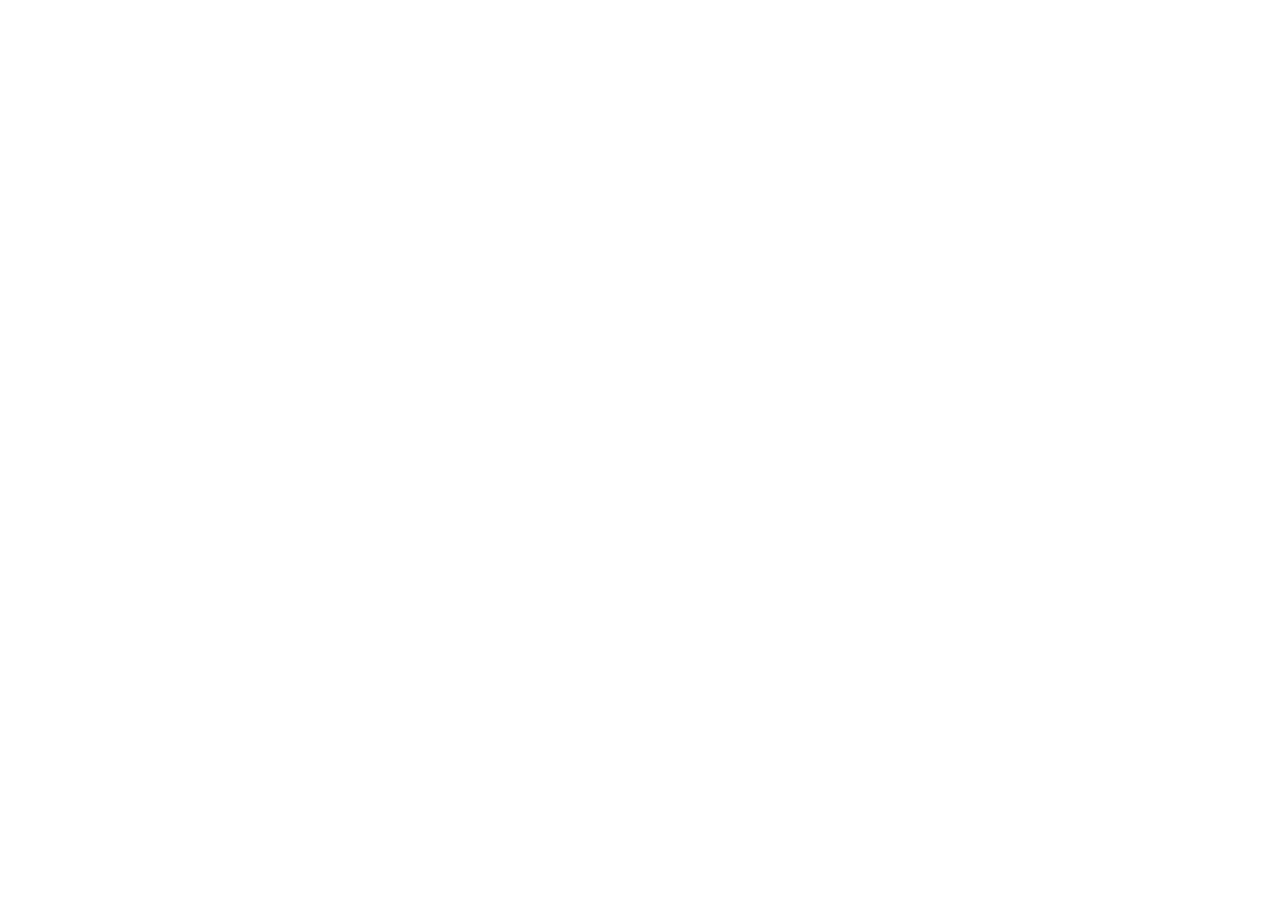
==== projeto de receita/index.html @ 8f9dbab4 "initial commit" ====
<!DOCTYPE html>
<html lang="pt-br">
<head>
    <meta charset="UTF-8">
    <meta name="viewport" content="width=device-width, initial-scale=1.0">
    <title>Página de Receita</title>
</head>
<body>
    
</body>
</html>
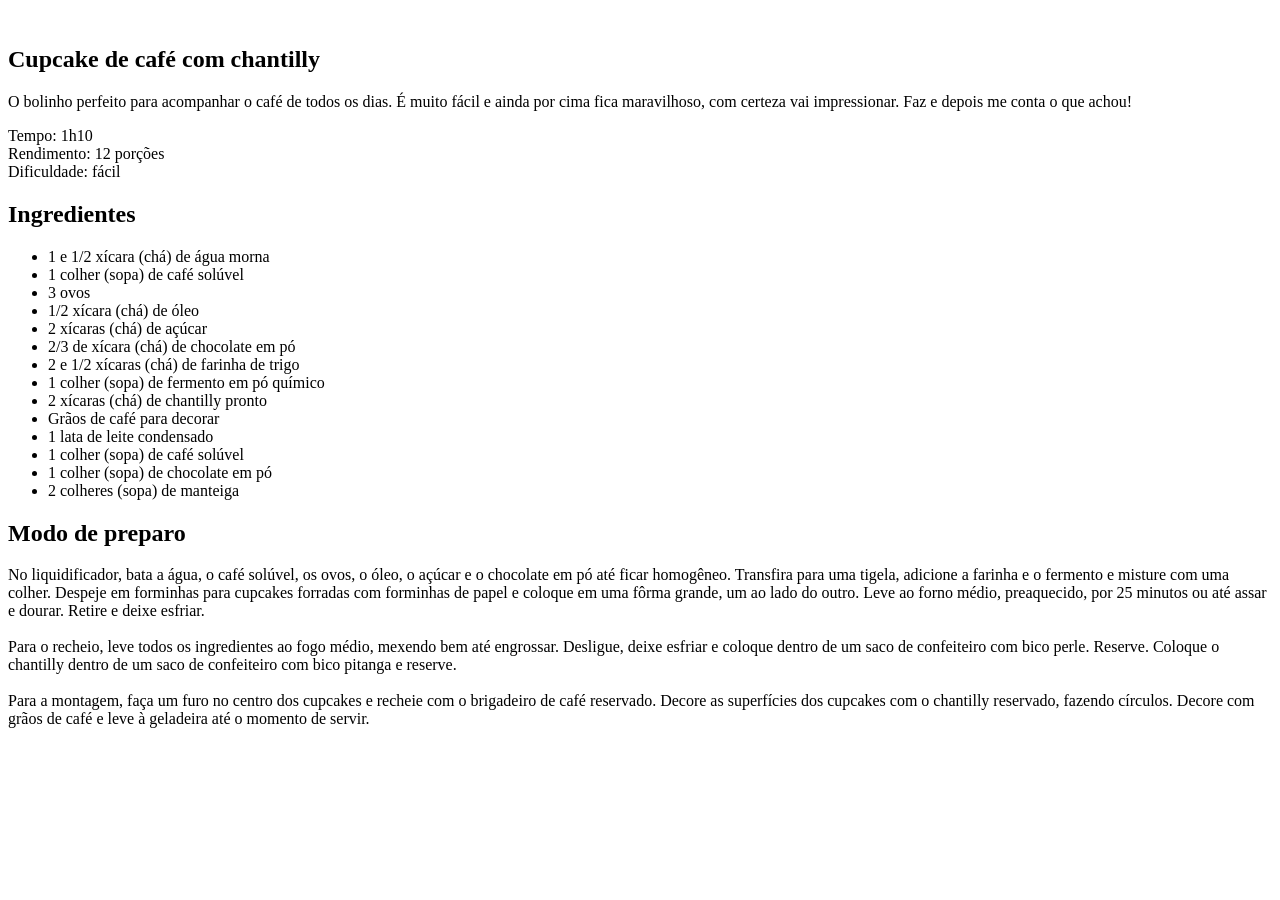
==== commit 52cf32ef: "iniciando a estrutura HTML" ====
--- a/projeto de receita/index.html
+++ b/projeto de receita/index.html
@@ -1,11 +1,51 @@
-<!DOCTYPE html>
+<!doctype html>
 <html lang="pt-br">
-<head>
-    <meta charset="UTF-8">
-    <meta name="viewport" content="width=device-width, initial-scale=1.0">
+  <head>
+    <meta charset="UTF-8" />
+    <meta name="viewport" content="width=device-width, initial-scale=1.0" />
     <title>Página de Receita</title>
-</head>
-<body>
-    
-</body>
-</html>+  </head>
+  <body>
+    <div id="page">
+      <img src="" alt="" />
+      <main>
+        <section id="about">
+          <h1>Cupcake de café com chantilly</h1>
+          <p>
+            O bolinho perfeito para acompanhar o café de todos os dias. É muito
+            fácil e ainda por cima fica maravilhoso, com certeza vai
+            impressionar. Faz e depois me conta o que achou!
+          </p>
+          <p>
+            Tempo: 1h10 <br />
+            Rendimento: 12 porções <br />
+            Dificuldade: fácil
+          </p>
+          <section id="ingredients">
+              <h2>Ingredientes</h2>
+            </section>
+          <ul>
+           <li> 1 e 1/2 xícara (chá) de água morna</li>
+           <li> 1 colher (sopa) de café solúvel</li>
+           <li> 3 ovos</li>
+           <li> 1/2 xícara (chá) de óleo</li>
+           <li> 2 xícaras (chá) de açúcar</li>
+           <li> 2/3 de xícara (chá) de chocolate em pó</li>
+           <li> 2 e 1/2 xícaras (chá) de farinha de trigo</li>
+           <li> 1 colher (sopa) de fermento em pó químico</li>
+           <li> 2 xícaras (chá) de chantilly pronto</li>
+           <li> Grãos de café para decorar</li>
+           <li> 1 lata de leite condensado</li>
+           <li> 1 colher (sopa) de café solúvel</li>
+           <li> 1 colher (sopa) de chocolate em pó</li>
+           <li> 2 colheres (sopa) de manteiga</li>
+          </ul>
+        </section>
+        <section id="preparation">
+            <h2>Modo de preparo</h2>
+            <p>No liquidificador, bata a água, o café solúvel, os ovos, o óleo, o açúcar e o chocolate em pó até ficar homogêneo. Transfira para uma tigela, adicione a farinha e o fermento e misture com uma colher. Despeje em forminhas para cupcakes forradas com forminhas de papel e coloque em uma fôrma grande, um ao lado do outro. Leve ao forno médio, preaquecido, por 25 minutos ou até assar e dourar. Retire e deixe esfriar. <br> <br> Para o recheio, leve todos os ingredientes ao fogo médio, mexendo bem até engrossar. Desligue, deixe esfriar e coloque dentro de um saco de confeiteiro com bico perle. Reserve. Coloque o chantilly dentro de um saco de confeiteiro com bico pitanga e reserve. <br> <br> Para a montagem, faça um furo no centro dos cupcakes e recheie com o brigadeiro de café reservado. Decore as superfícies dos cupcakes com o chantilly reservado, fazendo círculos. Decore com grãos de café e leve à geladeira até o momento de servir. </p>
+        </section>
+      </main>
+    </div>
+  </body>
+</html>
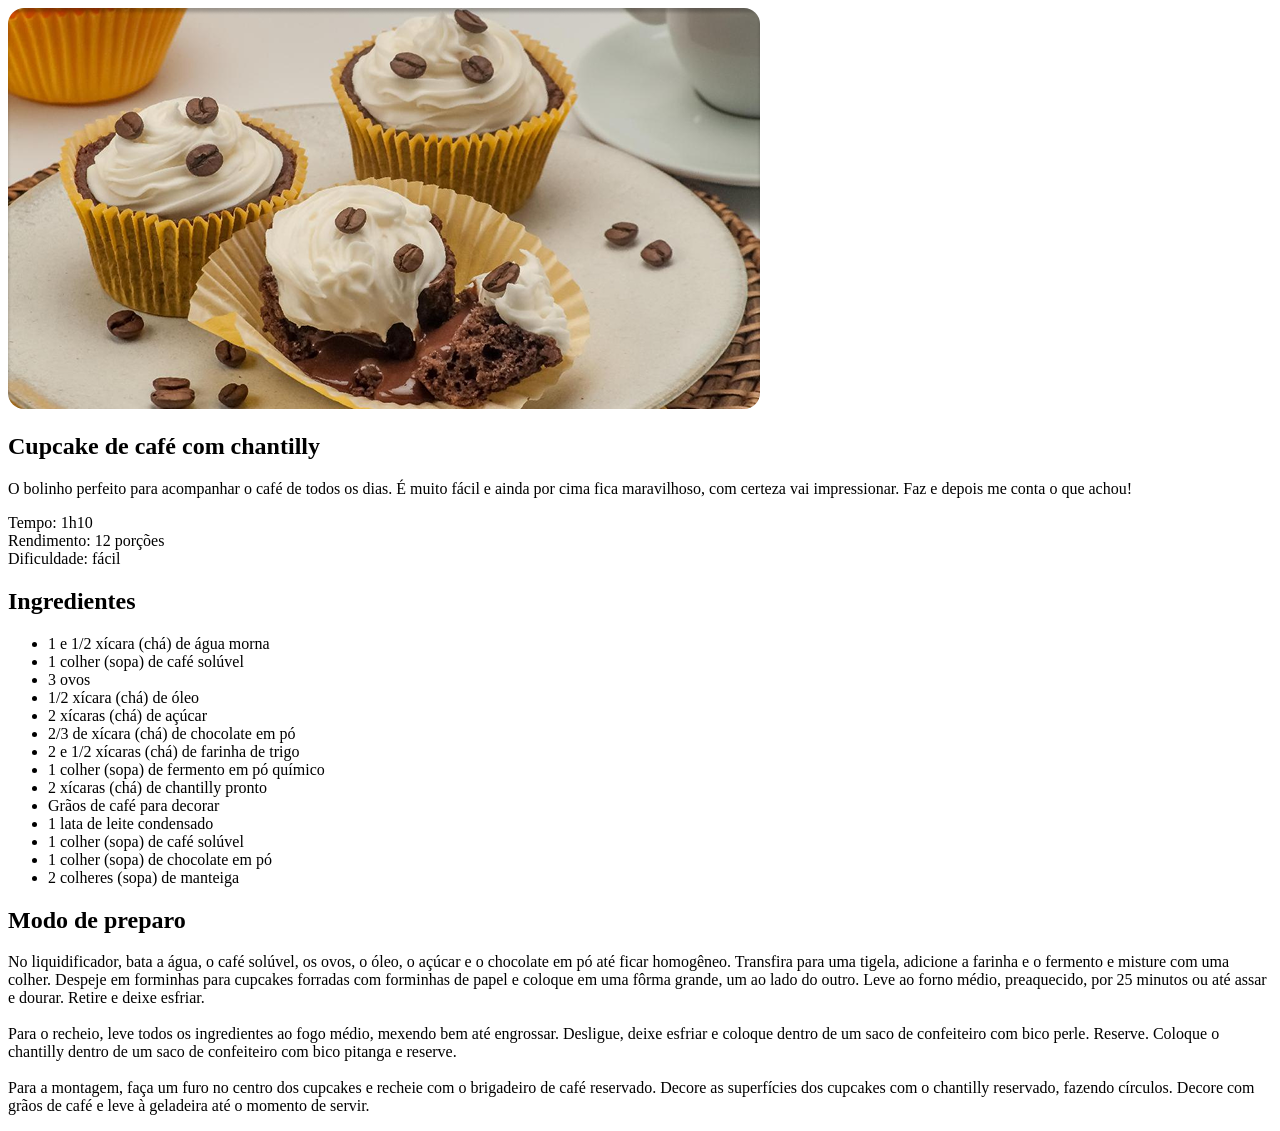
==== commit 624cf852: "adicionando imagens e style.css" ====
--- a/projeto de receita/index.html
+++ b/projeto de receita/index.html
@@ -4,10 +4,12 @@
     <meta charset="UTF-8" />
     <meta name="viewport" content="width=device-width, initial-scale=1.0" />
     <title>Página de Receita</title>
+
+    <link rel="stylesheet" href="style.css" />
   </head>
   <body>
     <div id="page">
-      <img src="" alt="" />
+      <img src="assets/main-image.png" alt="Imagem de cupcakes com grãos de café com chantilly" />
       <main>
         <section id="about">
           <h1>Cupcake de café com chantilly</h1>
--- a/projeto de receita/style.css
+++ b/projeto de receita/style.css
@@ -0,0 +1,3 @@
+img {
+  border-radius: 16px;
+}
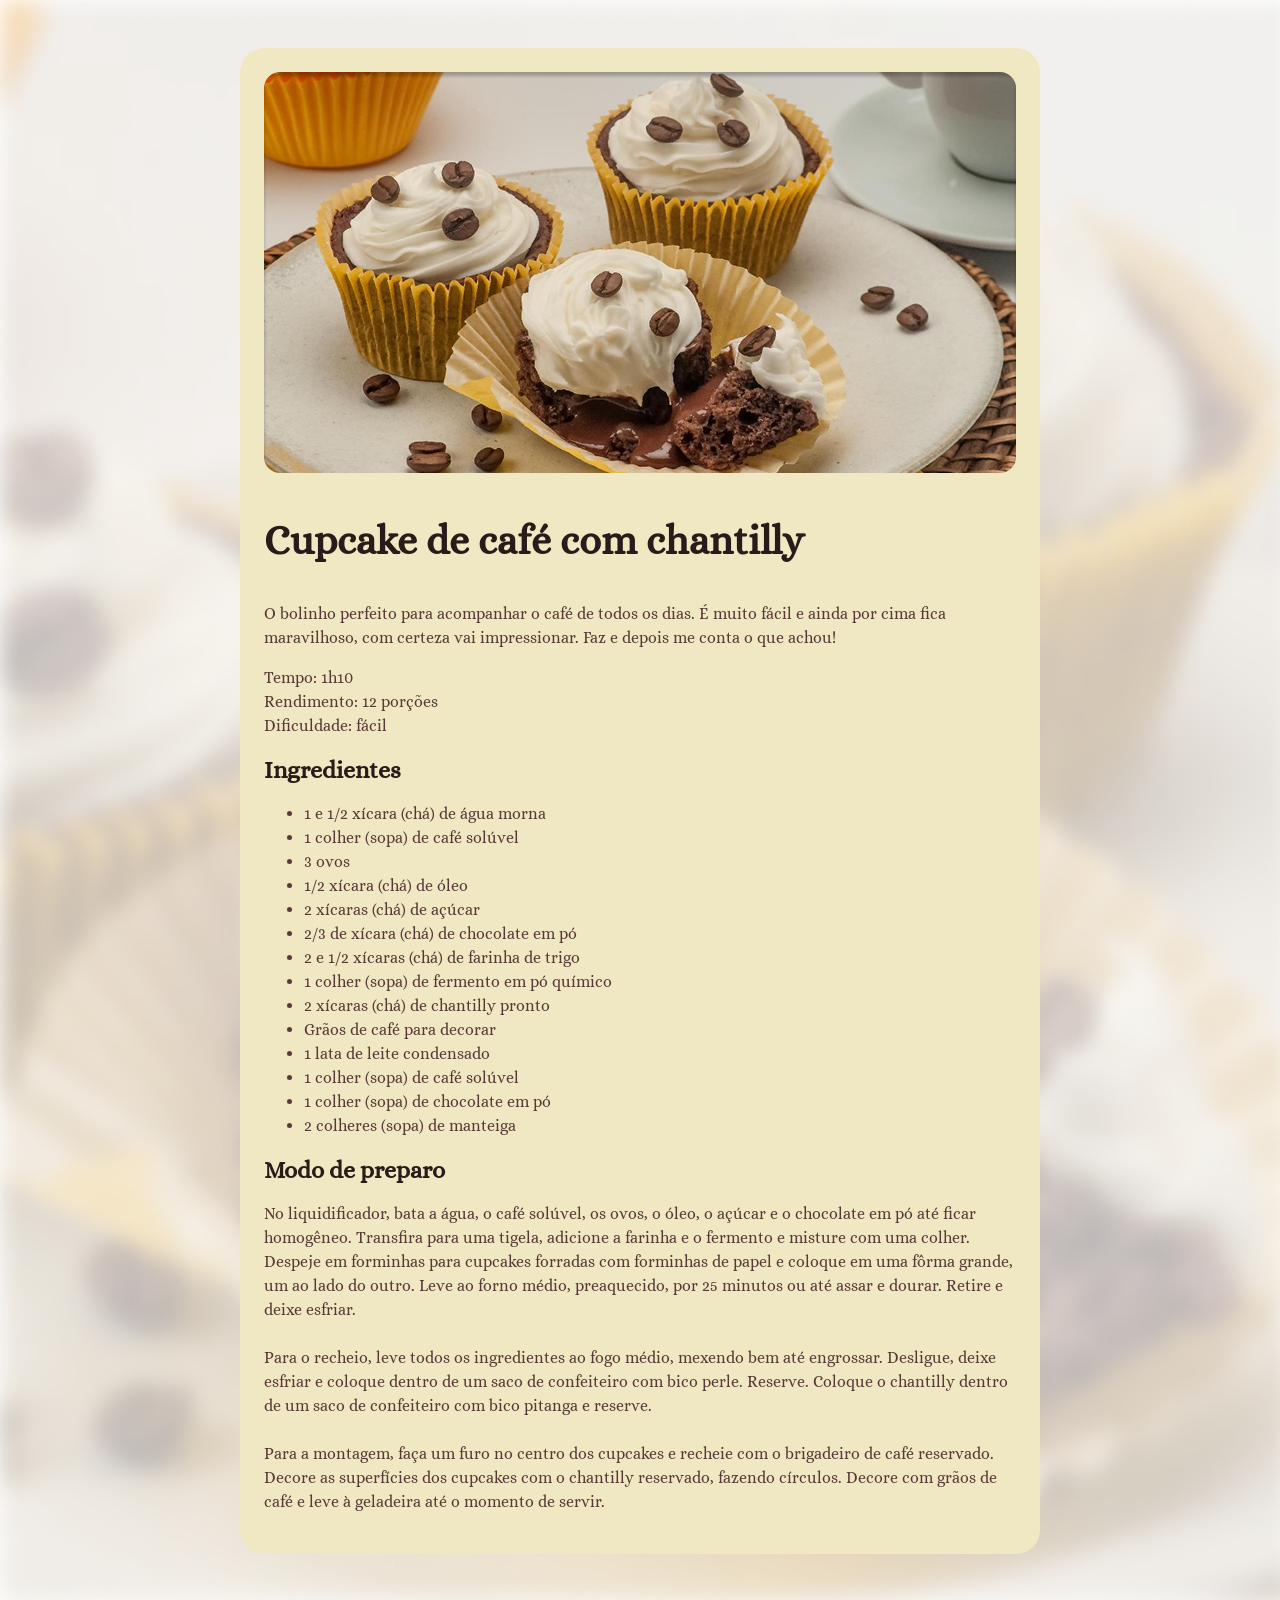
==== commit 3929ce6d: "trabalhando as fontes" ====
--- a/projeto de receita/index.html
+++ b/projeto de receita/index.html
@@ -1,11 +1,15 @@
 <!doctype html>
 <html lang="pt-br">
   <head>
+    <link rel="preconnect" href="https://fonts.googleapis.com">
+    <link rel="preconnect" href="https://fonts.gstatic.com" crossorigin>
+    
     <meta charset="UTF-8" />
     <meta name="viewport" content="width=device-width, initial-scale=1.0" />
     <title>Página de Receita</title>
 
     <link rel="stylesheet" href="style.css" />
+    <link href="https://fonts.googleapis.com/css2?family=Alice&display=swap" rel="stylesheet">
   </head>
   <body>
     <div id="page">
--- a/projeto de receita/style.css
+++ b/projeto de receita/style.css
@@ -1,3 +1,33 @@
+:root {
+  font-family: "Alice", serif;
+  line-height: 150%;
+  color: #573A37;
+}     
+body {
+  background-image: url("assets/bg-image.png");
+  background-size: cover;
+}
+
+#page {
+  box-sizing: border-box;
+  width: 800px;
+  padding: 24px;
+  background-color: #F0E8C2;
+  border-radius: 24px;
+  margin: 48px auto;
+
+}
+
 img {
   border-radius: 16px;
+}
+h1 {
+  line-height: 140%;
+  font-size: 40px;
+}
+h2 {
+  font-size: 24px;
+}
+h1,h2 {
+  color: #291B1A;
 }
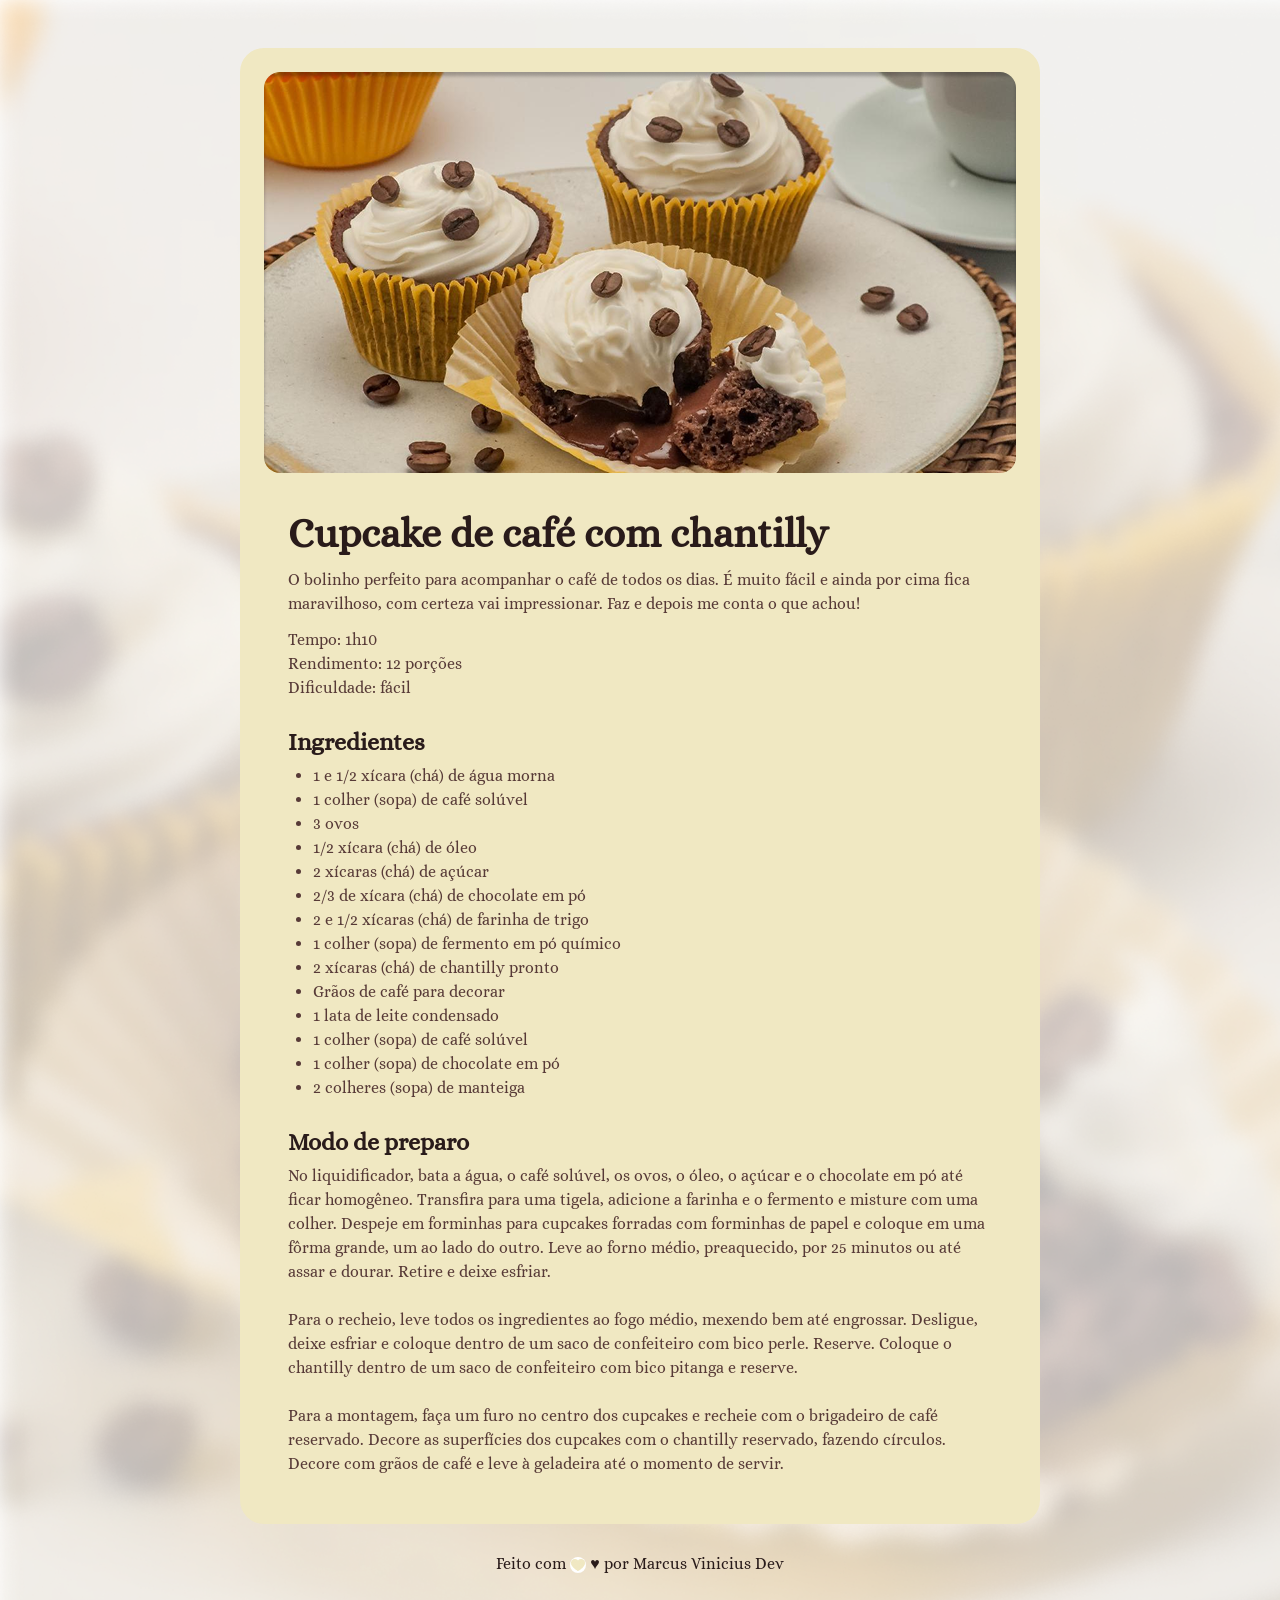
==== commit ccb11fac: "adicionamos o footer" ====
--- a/projeto de receita/index.html
+++ b/projeto de receita/index.html
@@ -53,5 +53,6 @@
         </section>
       </main>
     </div>
+    <footer>Feito com <img src="./assets/ph_heart-fill.jpg" alt="Coração muito fofinho"> ♥ por Marcus Vinicius Dev</footer>
   </body>
 </html>
--- a/projeto de receita/style.css
+++ b/projeto de receita/style.css
@@ -1,3 +1,7 @@
+* {
+  margin: 0;
+  padding: 0;
+}
 :root {
   font-family: "Alice", serif;
   line-height: 150%;
@@ -14,20 +18,44 @@
   padding: 24px;
   background-color: #F0E8C2;
   border-radius: 24px;
-  margin: 48px auto;
+  margin: 48px auto 28px ;
 
 }
 
 img {
   border-radius: 16px;
 }
+main{
+  padding: 24px;
+}
+section + section {
+  margin-top: 24px;
+}
+#about p + p{
+  margin-top: 12px;
+}
 h1 {
   line-height: 140%;
   font-size: 40px;
+  
 }
 h2 {
   font-size: 24px;
+  margin-top: 24px;
 }
 h1,h2 {
   color: #291B1A;
+  margin-bottom: 4px;
+  line-height: 150%;
+}
+ul{
+  padding-left: 25px;
+}
+footer {
+  color:#291B1A;
+  text-align: center;
+  padding-bottom: 48px;
+}
+footer img {
+  vertical-align: middle;
 }
